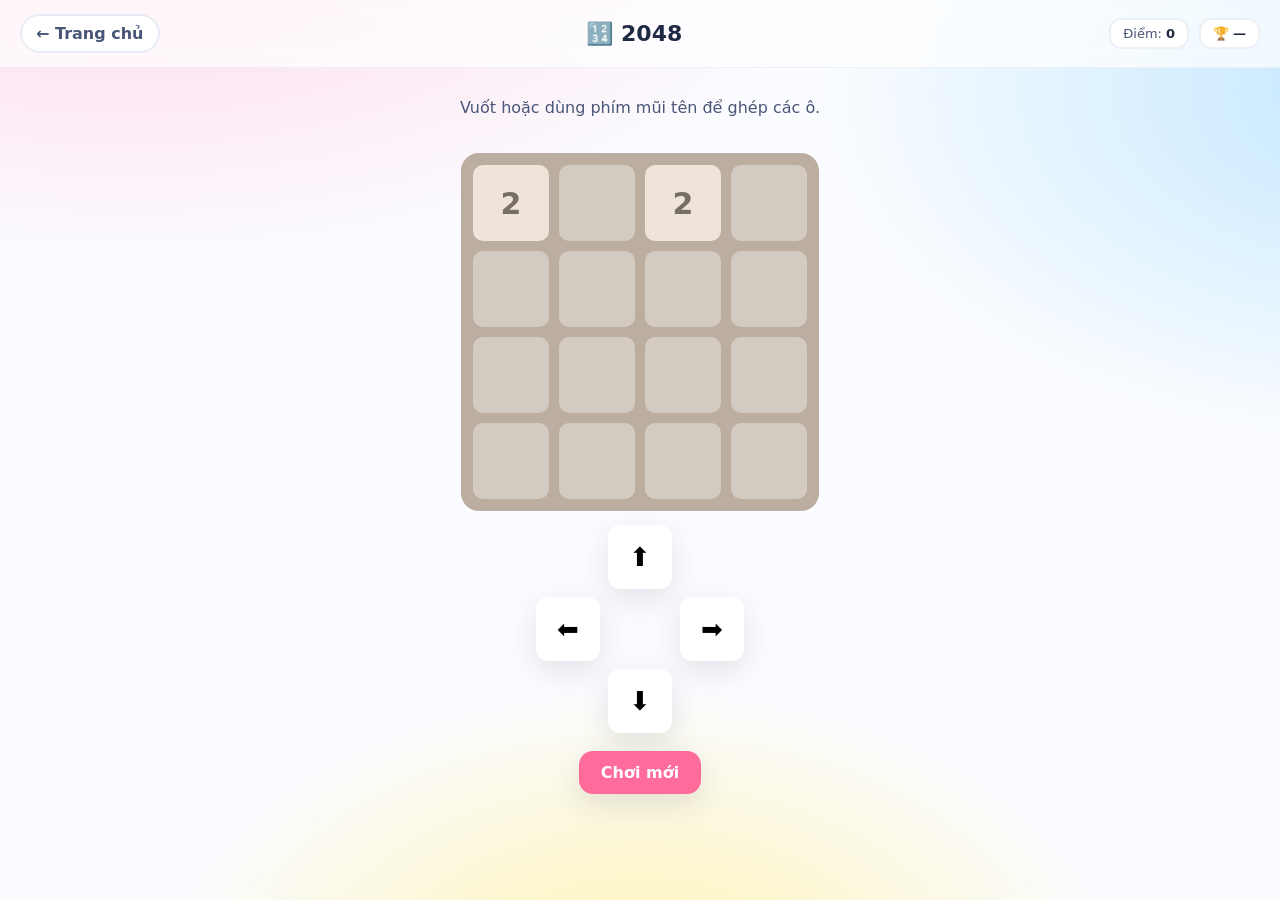
==== games/2048/index.html @ 16c20a85 "Initial GameHub: 6 mini games cho Minh An & Quang Minh - Trang chủ chọn người chơi (Minh An 6 / Quan" ====
<!DOCTYPE html>
<html lang="vi">
<head>
<meta charset="UTF-8" />
<meta name="viewport" content="width=device-width, initial-scale=1" />
<title>2048 · GameHub</title>
<link rel="stylesheet" href="../../css/style.css" />
</head>
<body class="game-page">
<div class="game-topbar">
  <a class="back" href="../../">← Trang chủ</a>
  <div>
    <h1>🔢 2048</h1>
    <div class="who" id="whoLabel"></div>
  </div>
  <div class="stats">
    <div class="stat">Điểm:<b id="score">0</b></div>
    <div class="stat">🏆<b id="best">—</b></div>
  </div>
</div>

<main class="game-main">
  <p style="color:var(--ink-soft); margin-top:6px;">Vuốt hoặc dùng phím mũi tên để ghép các ô.</p>
  <div class="g2048-wrap" id="grid"></div>
  <div class="touch-pad" style="margin-top:14px;">
    <button class="up" data-dir="up">⬆️</button>
    <button class="left" data-dir="left">⬅️</button>
    <button class="right" data-dir="right">➡️</button>
    <button class="down" data-dir="down">⬇️</button>
  </div>
  <div style="margin-top:18px; display:flex; gap:10px;">
    <button class="btn" id="newGame">Chơi mới</button>
  </div>
</main>

<div class="modal" id="overModal">
  <div class="box">
    <div style="font-size:48px">🛑</div>
    <h2>Hết nước đi!</h2>
    <p id="overText"></p>
    <div class="actions">
      <button class="btn" id="restart">Chơi lại</button>
      <a class="btn ghost" href="../../">Về trang chủ</a>
    </div>
  </div>
</div>

<script src="../../js/main.js"></script>
<script>
const N = 4;
let grid, score;
const gridEl = document.getElementById('grid');
const scoreEl = document.getElementById('score');
const bestEl = document.getElementById('best');
const whoLabel = document.getElementById('whoLabel');
const overModal = document.getElementById('overModal');
const overText = document.getElementById('overText');

function syncWho() {
  const p = window.Hub.getPlayer();
  whoLabel.textContent = p ? `${p.avatar} ${p.name}` : '';
  bestEl.textContent = window.Hub.getBest('2048') ?? '—';
}

function emptyGrid() { return Array.from({length: N}, () => Array(N).fill(0)); }

function addRandom() {
  const empty = [];
  for (let r=0;r<N;r++) for (let c=0;c<N;c++) if (!grid[r][c]) empty.push([r,c]);
  if (!empty.length) return false;
  const [r,c] = empty[Math.floor(Math.random()*empty.length)];
  grid[r][c] = Math.random() < 0.9 ? 2 : 4;
  return true;
}

function render() {
  gridEl.innerHTML = '';
  for (let r=0;r<N;r++) for (let c=0;c<N;c++) {
    const v = grid[r][c];
    const div = document.createElement('div');
    div.className = 'g2048-cell';
    div.dataset.v = v || '';
    div.textContent = v || '';
    gridEl.appendChild(div);
  }
  scoreEl.textContent = score;
}

function rotate(g) {
  const r = emptyGrid();
  for (let i=0;i<N;i++) for (let j=0;j<N;j++) r[j][N-1-i] = g[i][j];
  return r;
}

function slideLeft(g) {
  let moved = false, gained = 0;
  const out = emptyGrid();
  for (let r=0;r<N;r++) {
    const row = g[r].filter(v => v);
    for (let i=0;i<row.length-1;i++) {
      if (row[i] === row[i+1]) {
        row[i] *= 2; gained += row[i]; row.splice(i+1,1);
      }
    }
    while (row.length < N) row.push(0);
    for (let c=0;c<N;c++) {
      if (g[r][c] !== row[c]) moved = true;
      out[r][c] = row[c];
    }
  }
  return { grid: out, moved, gained };
}

function move(dir) {
  let g = grid, rot = 0;
  if (dir === 'up')    rot = 1;
  if (dir === 'right') rot = 2;
  if (dir === 'down')  rot = 3;
  for (let i=0;i<rot;i++) g = rotate(g);
  const res = slideLeft(g);
  let out = res.grid;
  for (let i=0;i<(4-rot)%4;i++) out = rotate(out);
  if (res.moved) {
    grid = out;
    score += res.gained;
    addRandom();
    render();
    if (isOver()) gameOver();
  }
}

function isOver() {
  for (let r=0;r<N;r++) for (let c=0;c<N;c++) {
    if (!grid[r][c]) return false;
    if (c+1<N && grid[r][c] === grid[r][c+1]) return false;
    if (r+1<N && grid[r][c] === grid[r+1][c]) return false;
  }
  return true;
}

function gameOver() {
  const improved = window.Hub.saveBest('2048', score, 'high');
  bestEl.textContent = window.Hub.getBest('2048');
  const max = Math.max(...grid.flat());
  overText.textContent = `Ô lớn nhất ${max}, điểm ${score}.` + (improved ? ' 🏆 Kỷ lục mới!' : '');
  overModal.classList.add('open');
}

function newGame() {
  overModal.classList.remove('open');
  grid = emptyGrid(); score = 0;
  addRandom(); addRandom();
  render();
}

window.addEventListener('keydown', (e) => {
  const k = e.key.toLowerCase();
  if (k === 'arrowup' || k === 'w') { e.preventDefault(); move('up'); }
  else if (k === 'arrowdown' || k === 's') { e.preventDefault(); move('down'); }
  else if (k === 'arrowleft' || k === 'a') { e.preventDefault(); move('left'); }
  else if (k === 'arrowright' || k === 'd') { e.preventDefault(); move('right'); }
});

document.querySelectorAll('.touch-pad button').forEach(b => {
  b.addEventListener('click', () => move(b.dataset.dir));
});

let touchStart = null;
gridEl.addEventListener('touchstart', (e) => { touchStart = e.touches[0]; }, { passive: true });
gridEl.addEventListener('touchend', (e) => {
  if (!touchStart) return;
  const t = e.changedTouches[0];
  const dx = t.clientX - touchStart.clientX;
  const dy = t.clientY - touchStart.clientY;
  if (Math.max(Math.abs(dx), Math.abs(dy)) < 24) return;
  if (Math.abs(dx) > Math.abs(dy)) move(dx > 0 ? 'right' : 'left');
  else move(dy > 0 ? 'down' : 'up');
  touchStart = null;
}, { passive: true });

document.getElementById('newGame').addEventListener('click', newGame);
document.getElementById('restart').addEventListener('click', newGame);

syncWho();
newGame();
</script>
</body>
</html>
---- css/style.css ----
:root {
  --bg-1: #ffd6e7;
  --bg-2: #c1e7ff;
  --bg-3: #fff3b0;
  --ink: #1f2a44;
  --ink-soft: #4a5677;
  --accent: #ff6b9a;
  --accent-2: #4ec3ff;
  --accent-3: #ffd54f;
  --green: #65d36e;
  --purple: #a78bfa;
  --orange: #ff9a5a;
  --card: #ffffff;
  --shadow: 0 10px 30px rgba(31, 42, 68, 0.12);
  --shadow-hover: 0 18px 40px rgba(31, 42, 68, 0.2);
  --radius: 22px;
  --font: 'Comic Sans MS', 'Quicksand', 'Segoe UI', system-ui, sans-serif;
}

* { box-sizing: border-box; }
html, body { margin: 0; padding: 0; }
body {
  font-family: var(--font);
  color: var(--ink);
  background:
    radial-gradient(1200px 600px at 10% -10%, var(--bg-1) 0%, transparent 60%),
    radial-gradient(1000px 600px at 110% 10%, var(--bg-2) 0%, transparent 60%),
    radial-gradient(800px 500px at 50% 110%, var(--bg-3) 0%, transparent 60%),
    #fbfcff;
  min-height: 100vh;
  -webkit-font-smoothing: antialiased;
}

button { font-family: inherit; cursor: pointer; }
a { color: inherit; text-decoration: none; }

/* Home */
.hero {
  text-align: center;
  padding: 56px 20px 8px;
}
.hero h1 {
  font-size: clamp(48px, 8vw, 92px);
  margin: 0;
  letter-spacing: 1px;
  background: linear-gradient(90deg, var(--accent), var(--purple), var(--accent-2));
  -webkit-background-clip: text;
  background-clip: text;
  color: transparent;
  filter: drop-shadow(0 4px 0 rgba(255,255,255,.6));
}
.hero .tagline {
  font-size: clamp(16px, 2.2vw, 22px);
  color: var(--ink-soft);
  margin: 6px 0 0;
}

.player-picker {
  max-width: 760px;
  margin: 30px auto 60px;
  padding: 0 20px;
  text-align: center;
}
.player-picker h2 {
  font-size: 28px;
  margin: 10px 0 24px;
}
.players {
  display: grid;
  grid-template-columns: repeat(auto-fit, minmax(220px, 1fr));
  gap: 22px;
}
.player-card {
  background: var(--card);
  border: none;
  border-radius: var(--radius);
  padding: 30px 18px;
  box-shadow: var(--shadow);
  transition: transform .2s ease, box-shadow .2s ease;
  display: flex;
  flex-direction: column;
  align-items: center;
  gap: 6px;
  font-family: inherit;
}
.player-card:hover { transform: translateY(-4px); box-shadow: var(--shadow-hover); }
.player-card .avatar { font-size: 64px; }
.player-card .name { font-size: 24px; font-weight: 700; color: var(--ink); }
.player-card .age { font-size: 14px; color: var(--ink-soft); background: #eef2ff; padding: 4px 10px; border-radius: 999px; }

/* Hub */
.welcome {
  display: flex;
  align-items: center;
  justify-content: center;
  flex-wrap: wrap;
  gap: 14px;
  padding: 40px 20px 16px;
  text-align: center;
}
.welcome span#welcomeAvatar { font-size: 44px; }
.welcome h2 { margin: 0; font-size: clamp(22px, 3vw, 30px); }
.switch-btn {
  background: white;
  border: 2px solid #e9ecf5;
  border-radius: 999px;
  padding: 10px 18px;
  font-weight: 700;
  color: var(--ink-soft);
}
.switch-btn:hover { border-color: var(--accent); color: var(--accent); }

.game-grid {
  max-width: 1100px;
  margin: 20px auto 40px;
  padding: 0 20px;
  display: grid;
  grid-template-columns: repeat(auto-fit, minmax(260px, 1fr));
  gap: 22px;
}
.game-card {
  position: relative;
  background: var(--card);
  border-radius: var(--radius);
  padding: 22px;
  box-shadow: var(--shadow);
  transition: transform .2s ease, box-shadow .2s ease;
  display: block;
  overflow: hidden;
}
.game-card::before {
  content: "";
  position: absolute;
  inset: 0 0 auto 0;
  height: 8px;
  background: linear-gradient(90deg, var(--accent), var(--accent-2));
}
.game-card.c1::before { background: linear-gradient(90deg, #ff7eb6, #ffa45a); }
.game-card.c2::before { background: linear-gradient(90deg, #4ec3ff, #a78bfa); }
.game-card.c3::before { background: linear-gradient(90deg, #65d36e, #4ec3ff); }
.game-card.c4::before { background: linear-gradient(90deg, #ffd54f, #ff7eb6); }
.game-card.c5::before { background: linear-gradient(90deg, #a78bfa, #ff7eb6); }
.game-card.c6::before { background: linear-gradient(90deg, #ff9a5a, #65d36e); }
.game-card:hover { transform: translateY(-6px); box-shadow: var(--shadow-hover); }
.game-card .icon { font-size: 48px; display: block; margin-top: 6px; }
.game-card h3 { margin: 10px 0 4px; font-size: 22px; }
.game-card p { margin: 0; color: var(--ink-soft); font-size: 14px; }
.game-card[data-tag]::after {
  content: attr(data-tag);
  position: absolute;
  top: 18px;
  right: 18px;
  font-size: 11px;
  background: #f1f3fb;
  color: var(--ink-soft);
  padding: 4px 10px;
  border-radius: 999px;
  text-transform: lowercase;
}
.game-card .best {
  display: inline-block;
  margin-top: 12px;
  font-size: 12px;
  color: var(--ink-soft);
  background: #f6f8ff;
  padding: 6px 10px;
  border-radius: 999px;
}
.game-card .best::before { content: "🏆 Kỷ lục: "; }

.hub-footer {
  text-align: center;
  color: var(--ink-soft);
  padding: 30px 20px 50px;
}

/* Game page chrome */
.game-page { display: flex; flex-direction: column; min-height: 100vh; }
.game-topbar {
  display: flex;
  align-items: center;
  justify-content: space-between;
  gap: 12px;
  padding: 14px 20px;
  background: rgba(255,255,255,.7);
  backdrop-filter: blur(10px);
  border-bottom: 1px solid #eef0f7;
  position: sticky;
  top: 0;
  z-index: 10;
}
.game-topbar .back {
  background: white;
  border: 2px solid #e9ecf5;
  border-radius: 999px;
  padding: 8px 14px;
  font-weight: 700;
  color: var(--ink-soft);
  font-family: inherit;
  cursor: pointer;
}
.game-topbar .back:hover { border-color: var(--accent); color: var(--accent); }
.game-topbar h1 { font-size: 22px; margin: 0; }
.game-topbar .who { font-size: 13px; color: var(--ink-soft); }
.game-topbar .stats { display: flex; gap: 10px; flex-wrap: wrap; }
.game-topbar .stat {
  background: white;
  border: 2px solid #eef0f7;
  border-radius: 12px;
  padding: 6px 12px;
  font-size: 13px;
  color: var(--ink-soft);
}
.game-topbar .stat b { color: var(--ink); margin-left: 4px; }

.game-main {
  flex: 1;
  display: flex;
  flex-direction: column;
  align-items: center;
  padding: 24px 16px 40px;
}

.btn {
  background: var(--accent);
  color: white;
  border: none;
  border-radius: 14px;
  padding: 12px 22px;
  font-size: 16px;
  font-weight: 700;
  box-shadow: var(--shadow);
  font-family: inherit;
}
.btn:hover { filter: brightness(1.05); transform: translateY(-1px); }
.btn.ghost { background: white; color: var(--ink); border: 2px solid #eef0f7; box-shadow: none; }
.btn.blue { background: var(--accent-2); }
.btn.green { background: var(--green); }
.btn.purple { background: var(--purple); }

/* Memory */
.memory-board {
  display: grid;
  gap: 10px;
  margin-top: 20px;
}
.mem-card {
  aspect-ratio: 1/1;
  border-radius: 14px;
  background: var(--accent-2);
  color: white;
  font-size: 36px;
  display: flex;
  align-items: center;
  justify-content: center;
  cursor: pointer;
  user-select: none;
  transition: transform .15s ease, background .2s ease;
  box-shadow: var(--shadow);
  perspective: 600px;
}
.mem-card .inner { width: 100%; height: 100%; transform-style: preserve-3d; transition: transform .4s; display: grid; place-items: center; position: relative; }
.mem-card .face { position: absolute; inset: 0; display: grid; place-items: center; backface-visibility: hidden; border-radius: 14px; }
.mem-card .front { background: linear-gradient(135deg, #4ec3ff, #a78bfa); color: white; font-size: 28px; }
.mem-card .back { background: white; color: var(--ink); transform: rotateY(180deg); }
.mem-card.flipped .inner { transform: rotateY(180deg); }
.mem-card.matched .inner { transform: rotateY(180deg); }
.mem-card.matched .back { background: #d6ffd6; }

/* Tic Tac Toe */
.ttt-board {
  display: grid;
  grid-template-columns: repeat(3, 96px);
  grid-template-rows: repeat(3, 96px);
  gap: 8px;
  background: var(--ink);
  padding: 8px;
  border-radius: 18px;
  margin-top: 20px;
}
.ttt-cell {
  background: white;
  border-radius: 12px;
  font-size: 56px;
  font-weight: 700;
  display: flex;
  align-items: center;
  justify-content: center;
  cursor: pointer;
  border: none;
  font-family: inherit;
}
.ttt-cell.x { color: var(--accent); }
.ttt-cell.o { color: var(--accent-2); }
.ttt-cell.win { background: #fff3b0; }

/* Snake */
#snakeCanvas {
  background: #0c1224;
  border-radius: 18px;
  display: block;
  max-width: 100%;
  height: auto;
  box-shadow: var(--shadow);
}
.touch-pad {
  margin-top: 14px;
  display: grid;
  grid-template-columns: repeat(3, 64px);
  grid-template-rows: repeat(3, 64px);
  gap: 8px;
  justify-content: center;
}
.touch-pad button {
  border: none;
  border-radius: 12px;
  background: white;
  font-size: 26px;
  box-shadow: var(--shadow);
  font-family: inherit;
}
.touch-pad .up { grid-column: 2; grid-row: 1; }
.touch-pad .left { grid-column: 1; grid-row: 2; }
.touch-pad .right { grid-column: 3; grid-row: 2; }
.touch-pad .down { grid-column: 2; grid-row: 3; }

/* Simon */
.simon-board {
  display: grid;
  grid-template-columns: repeat(2, 140px);
  grid-template-rows: repeat(2, 140px);
  gap: 12px;
  margin-top: 24px;
  padding: 14px;
  background: var(--ink);
  border-radius: 24px;
}
.simon-pad {
  border-radius: 18px;
  cursor: pointer;
  opacity: .72;
  transition: opacity .12s ease, transform .1s ease;
}
.simon-pad.flash { opacity: 1; transform: scale(0.97); }
.simon-pad.green  { background: #2ecc71; }
.simon-pad.red    { background: #e74c3c; }
.simon-pad.yellow { background: #f1c40f; }
.simon-pad.blue   { background: #3498db; }

/* Math */
.math-card {
  background: white;
  border-radius: var(--radius);
  padding: 30px 30px;
  box-shadow: var(--shadow);
  text-align: center;
  margin-top: 18px;
  min-width: 320px;
}
.math-q { font-size: 48px; font-weight: 800; letter-spacing: 1px; }
.math-options {
  margin-top: 24px;
  display: grid;
  grid-template-columns: repeat(2, 1fr);
  gap: 12px;
}
.math-options button {
  background: #eef2ff;
  border: 2px solid transparent;
  border-radius: 14px;
  padding: 16px;
  font-size: 24px;
  font-weight: 700;
  color: var(--ink);
  font-family: inherit;
}
.math-options button:hover { border-color: var(--accent-2); }
.math-options button.right { background: #d6ffd6; border-color: var(--green); }
.math-options button.wrong { background: #ffd6d6; border-color: #e74c3c; }
.math-meta { display:flex; justify-content: space-between; color: var(--ink-soft); font-size: 14px; margin-bottom: 10px; }
.diff-pick { display: flex; gap: 10px; justify-content: center; margin-top: 16px; }
.diff-pick button { background: white; border: 2px solid #eef0f7; border-radius: 999px; padding: 8px 14px; font-family: inherit; }
.diff-pick button.active { background: var(--accent); color: white; border-color: var(--accent); }

/* 2048 */
.g2048-wrap {
  background: #bbada0;
  padding: 12px;
  border-radius: 18px;
  margin-top: 20px;
  display: grid;
  grid-template-columns: repeat(4, 76px);
  grid-template-rows: repeat(4, 76px);
  gap: 10px;
}
.g2048-cell {
  background: rgba(255,255,255,.35);
  border-radius: 10px;
  display: flex;
  align-items: center;
  justify-content: center;
  font-weight: 800;
  font-size: 30px;
  color: #776e65;
  transition: transform .12s ease;
}
.g2048-cell[data-v="2"] { background: #eee4da; }
.g2048-cell[data-v="4"] { background: #ede0c8; }
.g2048-cell[data-v="8"] { background: #f2b179; color: white; }
.g2048-cell[data-v="16"] { background: #f59563; color: white; }
.g2048-cell[data-v="32"] { background: #f67c5f; color: white; }
.g2048-cell[data-v="64"] { background: #f65e3b; color: white; }
.g2048-cell[data-v="128"] { background: #edcf72; color: white; font-size: 26px; }
.g2048-cell[data-v="256"] { background: #edcc61; color: white; font-size: 26px; }
.g2048-cell[data-v="512"] { background: #edc850; color: white; font-size: 26px; }
.g2048-cell[data-v="1024"] { background: #edc53f; color: white; font-size: 22px; }
.g2048-cell[data-v="2048"] { background: #edc22e; color: white; font-size: 22px; }
.g2048-cell[data-v=""] { color: transparent; }

/* Modal */
.modal {
  position: fixed;
  inset: 0;
  background: rgba(20, 28, 50, 0.45);
  display: none;
  align-items: center;
  justify-content: center;
  z-index: 50;
  padding: 20px;
}
.modal.open { display: flex; }
.modal .box {
  background: white;
  border-radius: 22px;
  padding: 28px 26px;
  max-width: 380px;
  width: 100%;
  text-align: center;
  box-shadow: var(--shadow-hover);
  animation: pop .25s ease;
}
.modal h2 { margin: 6px 0 8px; font-size: 28px; }
.modal p { margin: 0 0 18px; color: var(--ink-soft); }
.modal .actions { display: flex; gap: 10px; justify-content: center; }

@keyframes pop {
  from { transform: scale(.85); opacity: 0; }
  to { transform: scale(1); opacity: 1; }
}

@media (max-width: 520px) {
  .ttt-board { grid-template-columns: repeat(3, 80px); grid-template-rows: repeat(3, 80px); }
  .ttt-cell { font-size: 44px; }
  .simon-board { grid-template-columns: repeat(2, 120px); grid-template-rows: repeat(2, 120px); }
  .g2048-wrap { grid-template-columns: repeat(4, 64px); grid-template-rows: repeat(4, 64px); }
  .g2048-cell { font-size: 24px; }
}
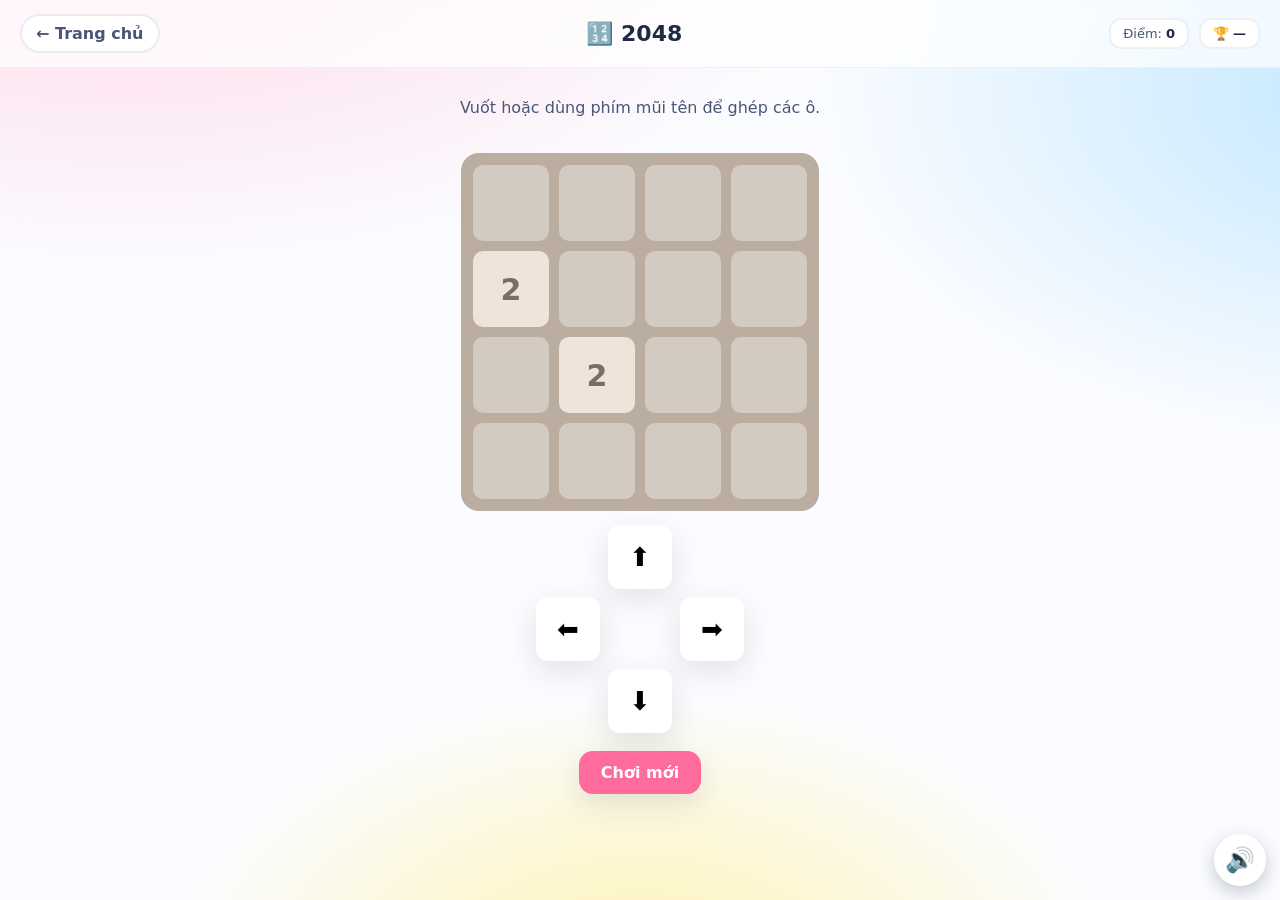
==== commit 35fde132: "Add cheerful sound effects across all games - New js/sfx.js: a lightweight Web Audio synth library (" ====
--- a/games/2048/index.html
+++ b/games/2048/index.html
@@ -45,6 +45,7 @@
   </div>
 </div>
 
+<script src="../../js/sfx.js"></script>
 <script src="../../js/main.js"></script>
 <script>
 const N = 4;
@@ -123,6 +124,7 @@
   if (res.moved) {
     grid = out;
     score += res.gained;
+    if (window.SFX) { res.gained > 0 ? window.SFX.merge() : window.SFX.move(); }
     addRandom();
     render();
     if (isOver()) gameOver();
@@ -139,6 +141,7 @@
 }
 
 function gameOver() {
+  window.SFX && window.SFX.gameover();
   const improved = window.Hub.saveBest('2048', score, 'high');
   bestEl.textContent = window.Hub.getBest('2048');
   const max = Math.max(...grid.flat());
--- a/css/style.css
+++ b/css/style.css
@@ -55,38 +55,61 @@
   margin: 6px 0 0;
 }
 
-.player-picker {
-  max-width: 760px;
+.code-gate {
+  max-width: 480px;
   margin: 30px auto 60px;
-  padding: 0 20px;
-  text-align: center;
-}
-.player-picker h2 {
+  padding: 30px 24px;
+  text-align: center;
+}
+.code-gate h2 {
   font-size: 28px;
-  margin: 10px 0 24px;
-}
-.players {
-  display: grid;
-  grid-template-columns: repeat(auto-fit, minmax(220px, 1fr));
-  gap: 22px;
-}
-.player-card {
+  margin: 10px 0 6px;
+}
+.gate-hint {
+  color: var(--ink-soft);
+  margin: 0 0 24px;
+}
+.code-form { display: block; }
+.code-inputs {
+  display: flex;
+  justify-content: center;
+  gap: 10px;
+  flex-wrap: wrap;
+}
+.code-input {
+  width: 52px;
+  height: 64px;
+  font-size: 32px;
+  font-weight: 800;
+  text-align: center;
+  border: 2px solid #e2e6f0;
+  border-radius: 14px;
   background: var(--card);
-  border: none;
-  border-radius: var(--radius);
-  padding: 30px 18px;
+  color: var(--ink);
   box-shadow: var(--shadow);
-  transition: transform .2s ease, box-shadow .2s ease;
-  display: flex;
-  flex-direction: column;
-  align-items: center;
-  gap: 6px;
   font-family: inherit;
-}
-.player-card:hover { transform: translateY(-4px); box-shadow: var(--shadow-hover); }
-.player-card .avatar { font-size: 64px; }
-.player-card .name { font-size: 24px; font-weight: 700; color: var(--ink); }
-.player-card .age { font-size: 14px; color: var(--ink-soft); background: #eef2ff; padding: 4px 10px; border-radius: 999px; }
+  transition: border-color .15s ease, transform .15s ease;
+}
+.code-input:focus {
+  outline: none;
+  border-color: var(--accent);
+  transform: translateY(-2px);
+}
+.code-error {
+  color: #e23b5a;
+  font-weight: 700;
+  margin: 18px 0 0;
+}
+@keyframes gateShake {
+  10%, 90% { transform: translateX(-2px); }
+  20%, 80% { transform: translateX(4px); }
+  30%, 50%, 70% { transform: translateX(-8px); }
+  40%, 60% { transform: translateX(8px); }
+}
+.code-gate.shake { animation: gateShake .4s ease; }
+@media (max-width: 420px) {
+  .code-input { width: 42px; height: 56px; font-size: 26px; }
+}
 
 /* Hub */
 .welcome {
@@ -141,6 +164,7 @@
 .game-card.c4::before { background: linear-gradient(90deg, #ffd54f, #ff7eb6); }
 .game-card.c5::before { background: linear-gradient(90deg, #a78bfa, #ff7eb6); }
 .game-card.c6::before { background: linear-gradient(90deg, #ff9a5a, #65d36e); }
+.game-card.c7::before { background: linear-gradient(90deg, #65d36e, #ffd54f); }
 .game-card:hover { transform: translateY(-6px); box-shadow: var(--shadow-hover); }
 .game-card .icon { font-size: 48px; display: block; margin-top: 6px; }
 .game-card h3 { margin: 10px 0 4px; font-size: 22px; }
@@ -243,6 +267,7 @@
   display: grid;
   gap: 10px;
   margin-top: 20px;
+  width: 100%;
 }
 .mem-card {
   aspect-ratio: 1/1;
@@ -455,3 +480,154 @@
   .g2048-wrap { grid-template-columns: repeat(4, 64px); grid-template-rows: repeat(4, 64px); }
   .g2048-cell { font-size: 24px; }
 }
+
+/* Whack */
+.whack-board {
+  display: grid;
+  grid-template-columns: repeat(3, minmax(0, 1fr));
+  gap: 18px;
+  width: min(100%, 420px);
+  margin: 20px auto 0;
+  transition: box-shadow .25s ease;
+}
+.whack-board.combo {
+  box-shadow: 0 0 0 4px #ffd54f, 0 0 28px rgba(255, 213, 79, .55);
+  border-radius: 20px;
+  padding: 8px;
+}
+.whack-hole {
+  position: relative;
+  aspect-ratio: 1/1;
+  background:
+    radial-gradient(ellipse at 50% 62%, #2c1a0d 0%, #4a2e1a 18%, transparent 42%),
+    radial-gradient(ellipse at 50% 90%, #65c25a 0%, #4ea64a 55%, #2d7a35 100%);
+  border-radius: 46% 46% 50% 50% / 38% 38% 50% 50%;
+  overflow: hidden;
+  cursor: pointer;
+  user-select: none;
+  box-shadow: inset 0 -6px 0 rgba(0, 0, 0, .08);
+}
+.whack-hole::before {
+  content: "";
+  position: absolute;
+  inset: 60% 15% auto 15%;
+  height: 8%;
+  background: radial-gradient(ellipse, rgba(0,0,0,.35) 0%, transparent 70%);
+  border-radius: 50%;
+  pointer-events: none;
+  z-index: 1;
+}
+.whack-critter {
+  position: absolute;
+  left: 0;
+  right: 0;
+  top: 8%;
+  display: grid;
+  place-items: center;
+  font-size: clamp(44px, 10vw, 72px);
+  line-height: 1;
+  transform: translateY(80%) scale(.6);
+  opacity: 0;
+  transition: transform .2s cubic-bezier(.34, 1.56, .64, 1), opacity .15s ease;
+  z-index: 2;
+  filter: drop-shadow(0 4px 0 rgba(0, 0, 0, .15));
+  pointer-events: none;
+}
+.whack-critter.up {
+  transform: translateY(0) scale(1);
+  opacity: 1;
+  pointer-events: auto;
+}
+.whack-critter.hit { animation: whackPop .3s ease forwards; }
+@keyframes whackPop {
+  0% { transform: translateY(0) scale(1); opacity: 1; }
+  40% { transform: translateY(-12%) scale(1.3); opacity: 1; }
+  100% { transform: translateY(-40%) scale(.4); opacity: 0; }
+}
+.whack-float {
+  position: absolute;
+  left: 50%;
+  top: 30%;
+  transform: translate(-50%, 0);
+  font-weight: 800;
+  font-size: 26px;
+  pointer-events: none;
+  z-index: 5;
+  animation: whackFloat .8s ease-out forwards;
+}
+.whack-float.plus { color: #2bb673; text-shadow: 0 1px 0 white; }
+.whack-float.minus { color: #e23b5a; text-shadow: 0 1px 0 white; }
+@keyframes whackFloat {
+  from { transform: translate(-50%, 0) scale(.6); opacity: 0; }
+  20% { transform: translate(-50%, -10px) scale(1.1); opacity: 1; }
+  to { transform: translate(-50%, -60px) scale(1); opacity: 0; }
+}
+.whack-board.bad { animation: whackShake .35s ease; }
+@keyframes whackShake {
+  10%, 90% { transform: translateX(-3px); }
+  30%, 70% { transform: translateX(8px); }
+  50% { transform: translateX(-8px); }
+}
+.whack-overlay {
+  position: absolute;
+  inset: 0;
+  display: grid;
+  place-items: center;
+  background: rgba(255, 255, 255, .72);
+  backdrop-filter: blur(2px);
+  border-radius: 16px;
+  z-index: 10;
+  text-align: center;
+}
+.whack-overlay[hidden] { display: none; }
+.whack-countdown {
+  font-size: clamp(80px, 16vw, 140px);
+  font-weight: 900;
+  color: var(--accent);
+  animation: pop .35s ease;
+}
+.whack-stage {
+  position: relative;
+  width: min(100%, 460px);
+}
+.whack-hint {
+  text-align: center;
+  color: var(--ink-soft);
+  margin: 10px 0 0;
+  font-size: 14px;
+}
+.whack-combo-badge {
+  display: inline-block;
+  background: #ffd54f;
+  color: #6b4d00;
+  font-weight: 800;
+  padding: 2px 10px;
+  border-radius: 999px;
+  margin-left: 6px;
+}
+.whack-combo-badge[hidden] { display: none; }
+
+/* Sound on/off toggle (injected by js/sfx.js) */
+.sfx-toggle {
+  position: fixed;
+  right: 14px;
+  bottom: 14px;
+  z-index: 999;
+  width: 52px;
+  height: 52px;
+  border: none;
+  border-radius: 50%;
+  background: var(--card);
+  box-shadow: 0 6px 18px rgba(31, 42, 68, 0.25);
+  font-size: 24px;
+  line-height: 1;
+  cursor: pointer;
+  display: flex;
+  align-items: center;
+  justify-content: center;
+  transition: transform 0.12s ease, box-shadow 0.12s ease;
+  -webkit-tap-highlight-color: transparent;
+}
+.sfx-toggle:hover { transform: scale(1.08); }
+.sfx-toggle:active { transform: scale(0.94); }
+.sfx-toggle.muted { opacity: 0.7; filter: grayscale(0.4); }
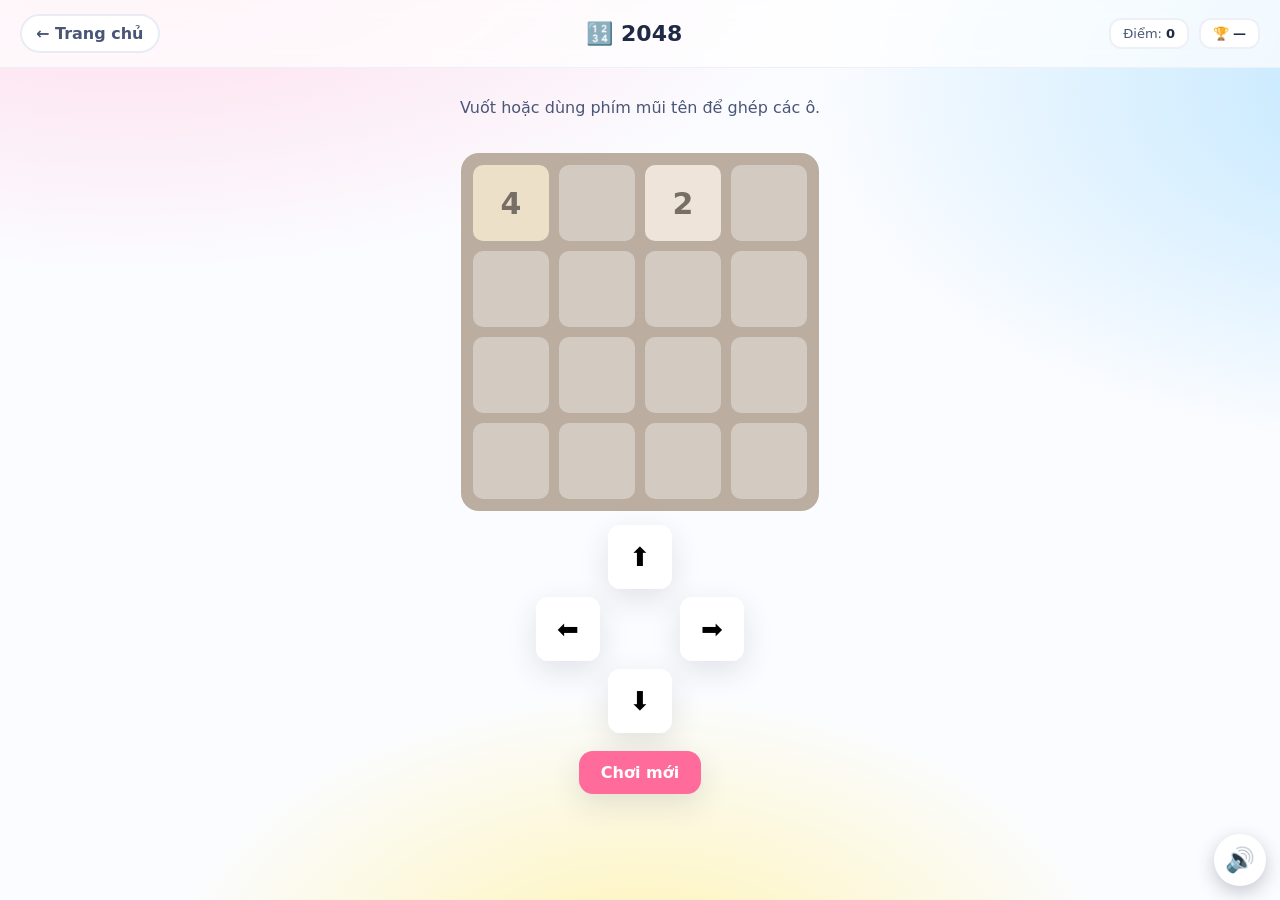
==== commit a4a8bd34: "Add PWA support for offline play on mobile - manifest.webmanifest: installable app (standalone, icon" ====
--- a/games/2048/index.html
+++ b/games/2048/index.html
@@ -5,6 +5,13 @@
 <meta name="viewport" content="width=device-width, initial-scale=1" />
 <title>2048 · GameHub</title>
 <link rel="stylesheet" href="../../css/style.css" />
+<link rel="manifest" href="../../manifest.webmanifest" />
+<meta name="theme-color" content="#ff6b9a" />
+<meta name="apple-mobile-web-app-capable" content="yes" />
+<meta name="mobile-web-app-capable" content="yes" />
+<meta name="apple-mobile-web-app-status-bar-style" content="default" />
+<meta name="apple-mobile-web-app-title" content="GameHub" />
+<link rel="apple-touch-icon" href="../../icons/apple-touch-icon.png" />
 </head>
 <body class="game-page">
 <div class="game-topbar">
@@ -47,6 +54,7 @@
 
 <script src="../../js/sfx.js"></script>
 <script src="../../js/main.js"></script>
+<script src="../../js/pwa.js"></script>
 <script>
 const N = 4;
 let grid, score;
--- a/css/style.css
+++ b/css/style.css
@@ -199,7 +199,7 @@
 }
 
 /* Game page chrome */
-.game-page { display: flex; flex-direction: column; min-height: 100vh; }
+.game-page { display: flex; flex-direction: column; min-height: 100vh; min-height: 100dvh; }
 .game-topbar {
   display: flex;
   align-items: center;
@@ -324,9 +324,12 @@
   background: #0c1224;
   border-radius: 18px;
   display: block;
+  width: auto;
+  height: auto;
   max-width: 100%;
-  height: auto;
+  max-height: 70vh; /* keep room for the controls below */
   box-shadow: var(--shadow);
+  touch-action: none; /* let swipes steer instead of scrolling the page */
 }
 .touch-pad {
   margin-top: 14px;
@@ -343,7 +346,12 @@
   font-size: 26px;
   box-shadow: var(--shadow);
   font-family: inherit;
-}
+  cursor: pointer;
+  touch-action: manipulation; /* instant taps, no double-tap zoom */
+  -webkit-tap-highlight-color: transparent;
+  user-select: none;
+}
+.touch-pad button:active { transform: scale(0.92); background: #f3f4fb; }
 .touch-pad .up { grid-column: 2; grid-row: 1; }
 .touch-pad .left { grid-column: 1; grid-row: 2; }
 .touch-pad .right { grid-column: 3; grid-row: 2; }
@@ -406,6 +414,7 @@
 .diff-pick { display: flex; gap: 10px; justify-content: center; margin-top: 16px; }
 .diff-pick button { background: white; border: 2px solid #eef0f7; border-radius: 999px; padding: 8px 14px; font-family: inherit; }
 .diff-pick button.active { background: var(--accent); color: white; border-color: var(--accent); }
+.diff-pick.locked { opacity: 0.5; pointer-events: none; }
 
 /* 2048 */
 .g2048-wrap {
@@ -479,6 +488,13 @@
   .simon-board { grid-template-columns: repeat(2, 120px); grid-template-rows: repeat(2, 120px); }
   .g2048-wrap { grid-template-columns: repeat(4, 64px); grid-template-rows: repeat(4, 64px); }
   .g2048-cell { font-size: 24px; }
+
+  /* Snake: shrink the board so the d-pad stays fully on screen */
+  .game-main { padding: 14px 12px 88px; }
+  #snakeCanvas { max-height: 40vh; margin-top: 8px !important; }
+  .touch-pad { grid-template-columns: repeat(3, 62px); grid-template-rows: repeat(3, 62px); gap: 8px; margin-top: 10px; }
+  .touch-pad button { font-size: 26px; }
+  .snake-hint { display: none; }
 }
 
 /* Whack */
@@ -502,7 +518,6 @@
     radial-gradient(ellipse at 50% 62%, #2c1a0d 0%, #4a2e1a 18%, transparent 42%),
     radial-gradient(ellipse at 50% 90%, #65c25a 0%, #4ea64a 55%, #2d7a35 100%);
   border-radius: 46% 46% 50% 50% / 38% 38% 50% 50%;
-  overflow: hidden;
   cursor: pointer;
   user-select: none;
   box-shadow: inset 0 -6px 0 rgba(0, 0, 0, .08);
